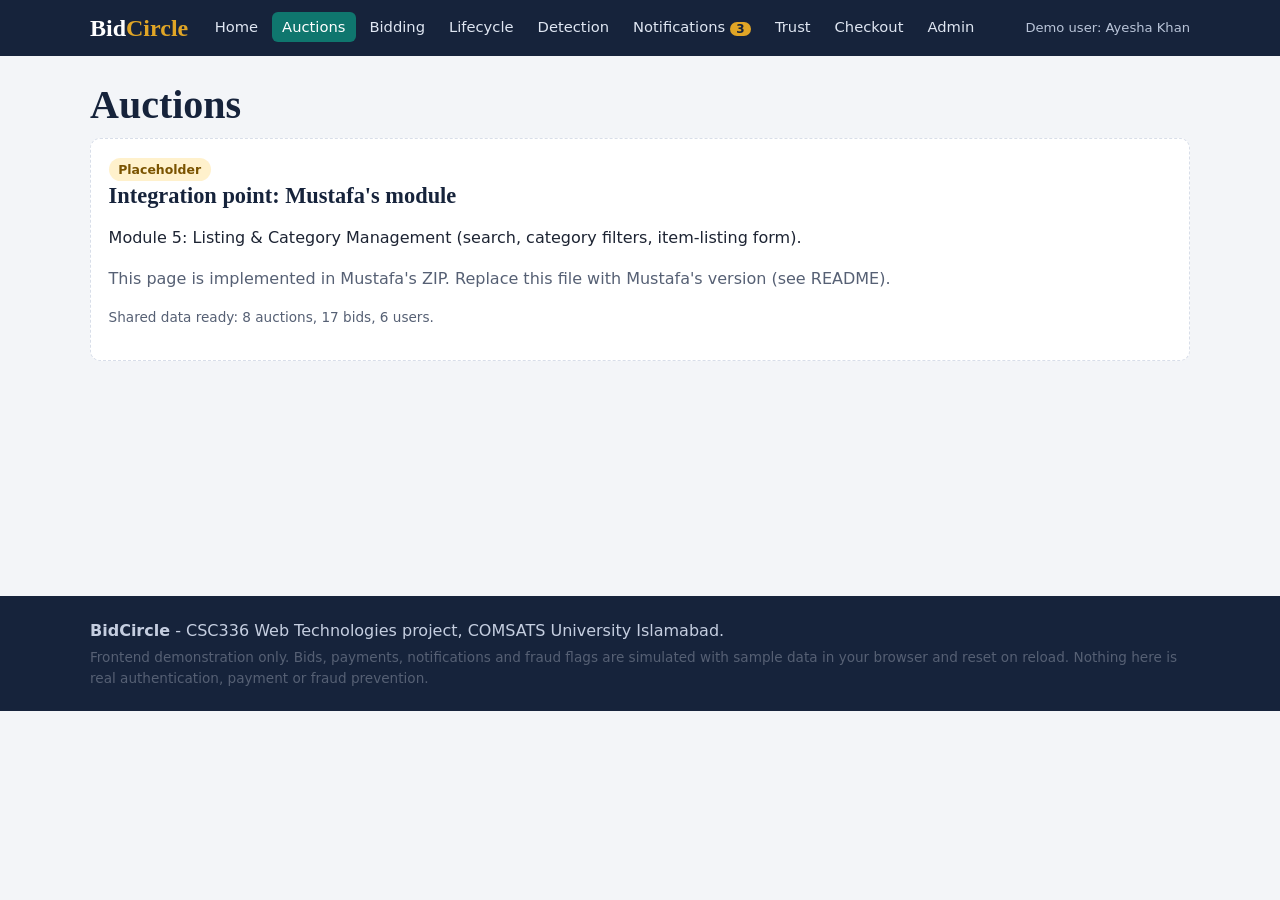
==== pages/auctions.html @ 941831e6 "Add Ibrahim frontend modules" ====
<!DOCTYPE html>
<html lang="en">
<head>
<meta charset="UTF-8">
<meta name="viewport" content="width=device-width, initial-scale=1.0">
<title>Auctions | BidCircle</title>
<link rel="stylesheet" href="../css/style.css">
<link rel="stylesheet" href="../css/ibrahim.css">
<link rel="stylesheet" href="../css/mustafa.css">
</head>
<body data-root="../" data-page="auctions">
<a class="skip" href="#main">Skip to content</a>
<header id="site-header" class="site-header"></header>
<main id="main" class="container">
<h1>Auctions</h1>
<section class="panel placeholder" role="note"><span class="badge badge-upcoming">Placeholder</span>
<h2>Integration point: Mustafa's module</h2><p>Module 5: Listing & Category Management (search, category filters, item-listing form).</p>
<p class="muted">This page is implemented in Mustafa's ZIP. Replace this file with Mustafa's version (see README).</p>
<p id="ph-info" class="muted small"></p></section>
</main>
<footer id="site-footer" class="site-footer"></footer>
<script src="../js/sample-data.js"></script>
<script src="../js/main.js"></script>
<script src="../js/mustafa/listings.js"></script>
</body>
</html>
---- css/style.css ----
/* BidCircle design system (shared). Ink navy + campus teal + gavel gold. */
:root{--ink:#16233b;--teal:#0f766e;--teal-dark:#0a5a54;--gold:#e0a526;--bg:#f3f5f8;--surface:#fff;--text:#1d2433;--muted:#566074;--border:#d8dee9;--ok:#14683a;--okbg:#e1f4e8;--warn:#7a5300;--warnbg:#fff1cc;--bad:#a52a1d;--badbg:#fde6e3;--r:10px;--font:system-ui,-apple-system,"Segoe UI",Roboto,Arial,sans-serif;--head:Georgia,"Times New Roman",serif}
*{box-sizing:border-box}
body{margin:0;font-family:var(--font);background:var(--bg);color:var(--text);line-height:1.55}
h1,h2,h3{font-family:var(--head);color:var(--ink);line-height:1.25;margin:0 0 .5rem}
h1{font-size:clamp(1.7rem,4vw,2.5rem)}h2{font-size:1.4rem;margin-top:1.8rem}h3{font-size:1.1rem}
a{color:var(--teal-dark)}img{max-width:100%;display:block}
.container{width:min(1100px,100% - 2rem);margin-inline:auto}
main{padding:1.5rem 0 3rem;min-height:60vh}
.skip{position:absolute;left:-999px;top:0;background:#fff;padding:.5rem 1rem;z-index:20}.skip:focus{left:.5rem}
.muted{color:var(--muted)}.small{font-size:.85rem}
:focus-visible{outline:3px solid var(--gold);outline-offset:2px}
.site-header{background:var(--ink);position:sticky;top:0;z-index:10}
.bar{display:flex;align-items:center;gap:1rem;flex-wrap:wrap;padding:.6rem 0}
.brand{font-family:var(--head);font-size:1.5rem;color:#fff;text-decoration:none;font-weight:700}.brand span{color:var(--gold)}
nav ul{list-style:none;display:flex;gap:.2rem;margin:0;padding:0;flex-wrap:wrap}
nav a{color:#dfe6f2;text-decoration:none;padding:.4rem .65rem;border-radius:6px;font-size:.92rem;transition:background .2s}
nav a:hover{background:rgba(255,255,255,.12)}nav a[aria-current=page]{background:var(--teal);color:#fff}
.count{background:var(--gold);color:var(--ink);border-radius:99px;padding:0 .4rem;font-size:.75rem;font-weight:700}
.demo-user{margin-left:auto;color:#b9c4d8;font-size:.82rem}
.menu-btn{display:none;background:transparent;color:#fff;border:1px solid #8795ad;border-radius:6px;padding:.35rem .7rem;margin-left:auto;font:inherit}
.hero{background:var(--ink);color:#e8edf6;border-radius:var(--r);padding:2.2rem 1.6rem;margin-bottom:1rem;border-bottom:5px solid var(--gold)}
.hero h1{color:#fff;max-width:20ch}.hero p{max-width:60ch}
.stats{display:flex;gap:1.5rem;flex-wrap:wrap;margin-top:1.4rem}.stat strong{display:block;font-size:1.6rem;color:var(--gold)}.stat span{font-size:.85rem}
.row{display:flex;gap:.6rem;align-items:center;flex-wrap:wrap;justify-content:space-between}
.hero .row{justify-content:flex-start}
.grid{display:grid;grid-template-columns:repeat(auto-fill,minmax(240px,1fr));gap:1rem}
.card,.tile,.panel{background:var(--surface);border:1px solid var(--border);border-radius:var(--r)}
.card{overflow:hidden;display:flex;flex-direction:column}.card img{height:140px;width:100%;object-fit:cover}
.card-body{padding:.9rem;display:flex;flex-direction:column;gap:.35rem;flex:1}.card-body .btn{margin-top:auto;text-align:center}
.card-body h3{margin:0}.card-body p{margin:0}
.price{font-weight:700;font-size:1.2rem;color:var(--ink)}
.tile{padding:1rem;text-decoration:none;color:var(--text);transition:border-color .2s,transform .2s}.tile:hover{border-color:var(--teal);transform:translateY(-2px)}.tile p{margin:0;color:var(--muted);font-size:.9rem}
.panel{padding:1.1rem;margin-bottom:1rem}.panel h2{margin-top:0}
.badge{display:inline-block;padding:.1rem .6rem;border-radius:99px;font-size:.78rem;font-weight:700}
.badge-live{background:var(--okbg);color:var(--ok)}.badge-upcoming{background:var(--warnbg);color:var(--warn)}.badge-closed{background:#e6e9f0;color:#414a5c}
.badge-high{background:var(--badbg);color:var(--bad)}.badge-medium{background:var(--warnbg);color:var(--warn)}.badge-low{background:var(--okbg);color:var(--ok)}
.btn{display:inline-block;border:1px solid transparent;border-radius:8px;padding:.5rem 1rem;font:inherit;font-weight:600;cursor:pointer;text-decoration:none;transition:background .2s}
.btn-primary{background:var(--teal);color:#fff}.btn-primary:hover{background:var(--teal-dark)}
.btn-secondary{background:#fff;color:var(--ink);border-color:#b8c1d2}.btn-secondary:hover{background:#eef1f6}
.btn-gold{background:var(--gold);color:var(--ink)}.btn-gold:hover{background:#cc9419}
.btn-danger{background:#fff;color:var(--bad);border-color:var(--bad)}.btn-danger:hover{background:var(--badbg)}
.btn:disabled,.btn[aria-disabled=true]{opacity:.5;cursor:not-allowed}
.btn-sm{padding:.25rem .65rem;font-size:.85rem}
label{display:block;font-weight:600;margin:.7rem 0 .2rem}
input,select,textarea{width:100%;padding:.55rem .7rem;border:1px solid #aab4c6;border-radius:8px;font:inherit;background:#fff;color:var(--text)}
input[type=radio],input[type=checkbox]{width:auto}
.check{display:flex;gap:.5rem;align-items:flex-start;font-weight:400}
.field-error{color:var(--bad);font-size:.85rem;min-height:1.1em;margin:.15rem 0 0}
input:user-invalid,select:user-invalid,textarea:user-invalid{border-color:var(--bad)}
.alert{padding:.7rem 1rem;border-radius:8px;border:1px solid;margin:.8rem 0}
.alert-ok{background:var(--okbg);color:var(--ok);border-color:#9ad2b0}.alert-error{background:var(--badbg);color:var(--bad);border-color:#e7a79f}.alert-info{background:#e5eefb;color:#1d4a85;border-color:#a9c3e8}.alert-warn{background:var(--warnbg);color:var(--warn);border-color:#e6c76d}
.sim-tag{font-family:var(--font);font-size:.75rem;background:var(--gold);color:var(--ink);padding:.1rem .5rem;border-radius:6px;vertical-align:middle}
.table-wrap{overflow-x:auto}
table{width:100%;border-collapse:collapse;background:#fff}th,td{text-align:left;padding:.55rem .7rem;border-bottom:1px solid var(--border);font-size:.92rem}th{background:#eef1f6;color:var(--ink)}
.empty{text-align:center;padding:2rem;border:2px dashed var(--border);border-radius:var(--r);color:var(--muted)}
.placeholder{border-style:dashed}
.site-footer{background:var(--ink);color:#c5cee0;padding:1.2rem 0}.site-footer p{margin:.2rem 0}
@media (max-width:760px){.menu-btn{display:block}nav{display:none;width:100%;order:5}nav.open{display:block}nav ul{flex-direction:column}.demo-user{width:100%;margin:0}}
@media (prefers-reduced-motion:reduce){*{transition:none!important}}
---- css/ibrahim.css ----
/* Ibrahim's module styles: bidding, lifecycle, detection, notifications */
.bid-layout{display:grid;grid-template-columns:1fr 1fr;gap:1rem}
.big-price{font-size:2rem;font-weight:700;color:var(--ink);margin:0}
.countdown{font-variant-numeric:tabular-nums;font-weight:700}
.bid-actions{display:flex;gap:.5rem;flex-wrap:wrap;margin-top:1rem}
.log{list-style:none;margin:0;padding:0;max-height:220px;overflow:auto}.log li{padding:.35rem 0;border-bottom:1px solid var(--border);font-size:.9rem}
.risk-card{border-left:6px solid var(--border)}.risk-card.risk-high{border-left-color:var(--bad)}.risk-card.risk-medium{border-left-color:var(--gold)}.risk-card.risk-low{border-left-color:#3aa56a}
.meter{height:10px;background:#e6e9f0;border-radius:99px;overflow:hidden}.meter span{display:block;height:100%;background:var(--teal)}
.risk-high .meter span{background:var(--bad)}.risk-medium .meter span{background:var(--gold)}
.tabs{display:flex;gap:.4rem;flex-wrap:wrap;margin:1rem 0}.tabs button[aria-pressed=true]{background:var(--ink);color:#fff}
.notif{display:flex;gap:.8rem;align-items:flex-start;justify-content:space-between;padding:.9rem;border:1px solid var(--border);border-left:5px solid var(--border);border-radius:var(--r);background:#fff;margin-bottom:.6rem;transition:background .3s}
.notif.unread{border-left-color:var(--teal);background:#eaf6f4}.notif.read{opacity:.8}
.notif p{margin:.1rem 0}
@media (max-width:760px){.bid-layout{grid-template-columns:1fr}.notif{flex-direction:column}}
---- css/mustafa.css ----
/* PLACEHOLDER: Mustafa's module styles. Replace with Mustafa's version. */
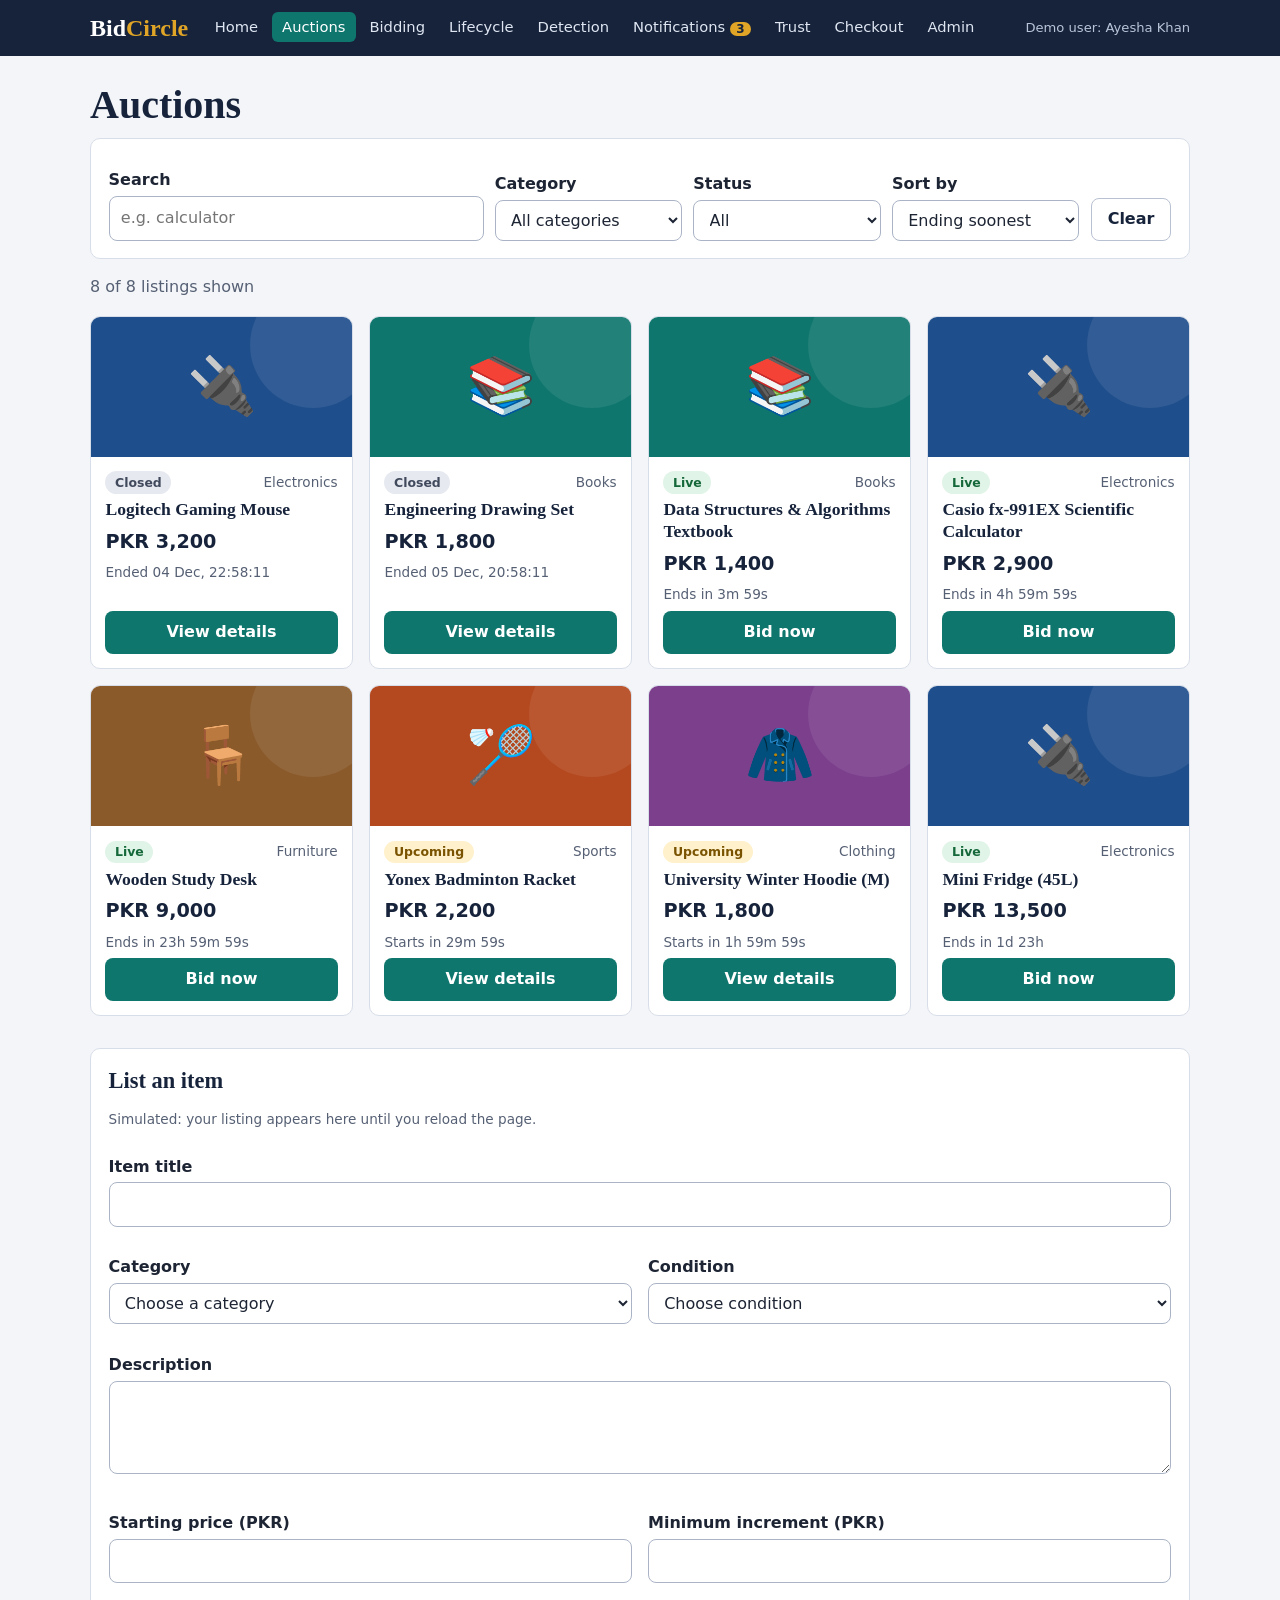
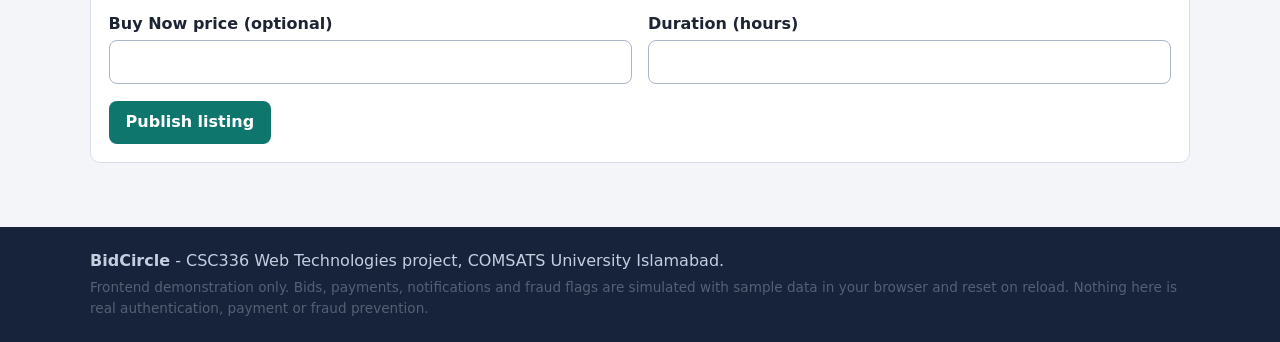
==== commit 17aade73: "Add Mustafa frontend modules" ====
--- a/pages/auctions.html
+++ b/pages/auctions.html
@@ -13,10 +13,27 @@
 <header id="site-header" class="site-header"></header>
 <main id="main" class="container">
 <h1>Auctions</h1>
-<section class="panel placeholder" role="note"><span class="badge badge-upcoming">Placeholder</span>
-<h2>Integration point: Mustafa's module</h2><p>Module 5: Listing & Category Management (search, category filters, item-listing form).</p>
-<p class="muted">This page is implemented in Mustafa's ZIP. Replace this file with Mustafa's version (see README).</p>
-<p id="ph-info" class="muted small"></p></section>
+<section class="panel" aria-label="Search and filters"><div class="filters">
+<div><label for="search">Search</label><input id="search" type="search" placeholder="e.g. calculator"></div>
+<div><label for="category">Category</label><select id="category"></select></div>
+<div><label for="status-filter">Status</label><select id="status-filter"><option value="all">All</option><option value="live">Live</option><option value="upcoming">Upcoming</option><option value="closed">Closed</option></select></div>
+<div><label for="sort">Sort by</label><select id="sort"><option value="ending">Ending soonest</option><option value="low">Price: low to high</option><option value="high">Price: high to low</option></select></div>
+<button id="clear-filters" class="btn btn-secondary" type="button">Clear</button></div></section>
+<p id="result-count" class="muted" role="status"></p>
+<div id="listing-grid" class="grid"></div>
+<div id="empty-state" class="empty" hidden>No listings match. Try a different keyword or clear the filters.</div>
+<section class="panel" style="margin-top:2rem"><h2>List an item</h2><p class="muted small">Simulated: your listing appears here until you reload the page.</p>
+<div id="listing-ok" class="alert alert-ok" role="status" hidden></div>
+<form id="listing-form" novalidate class="form-grid">
+<div class="full"><label for="f-title">Item title</label><input id="f-title" required minlength="5" maxlength="80"><p class="field-error" id="err-f-title"></p></div>
+<div><label for="f-category">Category</label><select id="f-category" required></select><p class="field-error" id="err-f-category"></p></div>
+<div><label for="f-condition">Condition</label><select id="f-condition" required><option value="">Choose condition</option><option>Like new</option><option>Good</option><option>Fair</option></select><p class="field-error" id="err-f-condition"></p></div>
+<div class="full"><label for="f-desc">Description</label><textarea id="f-desc" rows="3" required minlength="20" maxlength="400"></textarea><p class="field-error" id="err-f-desc"></p></div>
+<div><label for="f-start">Starting price (PKR)</label><input id="f-start" type="number" min="100" required><p class="field-error" id="err-f-start"></p></div>
+<div><label for="f-inc">Minimum increment (PKR)</label><input id="f-inc" type="number" min="10" required><p class="field-error" id="err-f-inc"></p></div>
+<div><label for="f-buy">Buy Now price (optional)</label><input id="f-buy" type="number" min="100"><p class="field-error" id="err-f-buy"></p></div>
+<div><label for="f-hours">Duration (hours)</label><input id="f-hours" type="number" min="1" max="168" required><p class="field-error" id="err-f-hours"></p></div>
+<div class="full"><button class="btn btn-primary" type="submit">Publish listing</button></div></form></section>
 </main>
 <footer id="site-footer" class="site-footer"></footer>
 <script src="../js/sample-data.js"></script>
--- a/css/ibrahim.css
+++ b/css/ibrahim.css
@@ -1,14 +1 @@
-/* Ibrahim's module styles: bidding, lifecycle, detection, notifications */
-.bid-layout{display:grid;grid-template-columns:1fr 1fr;gap:1rem}
-.big-price{font-size:2rem;font-weight:700;color:var(--ink);margin:0}
-.countdown{font-variant-numeric:tabular-nums;font-weight:700}
-.bid-actions{display:flex;gap:.5rem;flex-wrap:wrap;margin-top:1rem}
-.log{list-style:none;margin:0;padding:0;max-height:220px;overflow:auto}.log li{padding:.35rem 0;border-bottom:1px solid var(--border);font-size:.9rem}
-.risk-card{border-left:6px solid var(--border)}.risk-card.risk-high{border-left-color:var(--bad)}.risk-card.risk-medium{border-left-color:var(--gold)}.risk-card.risk-low{border-left-color:#3aa56a}
-.meter{height:10px;background:#e6e9f0;border-radius:99px;overflow:hidden}.meter span{display:block;height:100%;background:var(--teal)}
-.risk-high .meter span{background:var(--bad)}.risk-medium .meter span{background:var(--gold)}
-.tabs{display:flex;gap:.4rem;flex-wrap:wrap;margin:1rem 0}.tabs button[aria-pressed=true]{background:var(--ink);color:#fff}
-.notif{display:flex;gap:.8rem;align-items:flex-start;justify-content:space-between;padding:.9rem;border:1px solid var(--border);border-left:5px solid var(--border);border-radius:var(--r);background:#fff;margin-bottom:.6rem;transition:background .3s}
-.notif.unread{border-left-color:var(--teal);background:#eaf6f4}.notif.read{opacity:.8}
-.notif p{margin:.1rem 0}
-@media (max-width:760px){.bid-layout{grid-template-columns:1fr}.notif{flex-direction:column}}
+/* PLACEHOLDER: Ibrahim's module styles. Replace with Ibrahim's version. */
--- a/css/mustafa.css
+++ b/css/mustafa.css
@@ -1 +1,9 @@
-/* PLACEHOLDER: Mustafa's module styles. Replace with Mustafa's version. */
+/* Mustafa's module styles: listings, trust, checkout, admin */
+.filters{display:grid;grid-template-columns:2fr 1fr 1fr 1fr auto;gap:.7rem;align-items:end}
+.review{margin:.5rem 0;padding:.5rem .9rem;border-left:4px solid var(--teal);background:#f0f5f5}.review p{margin:0}.rating{font-size:1.2rem;color:#a87000}
+#user-list{display:flex;gap:.5rem;flex-wrap:wrap;margin:1rem 0}
+.stat-box strong{display:block;font-size:1.6rem;color:var(--teal-dark)}.stat-box{margin:0}
+#admin-stats{display:grid;grid-template-columns:repeat(auto-fit,minmax(150px,1fr));gap:1rem}
+.bar-row{display:grid;grid-template-columns:130px 1fr 2rem;gap:.6rem;align-items:center;margin:.4rem 0}
+.form-grid{display:grid;grid-template-columns:1fr 1fr;gap:0 1rem}.form-grid .full{grid-column:1/-1}
+@media (max-width:760px){.filters,.form-grid{grid-template-columns:1fr}}
